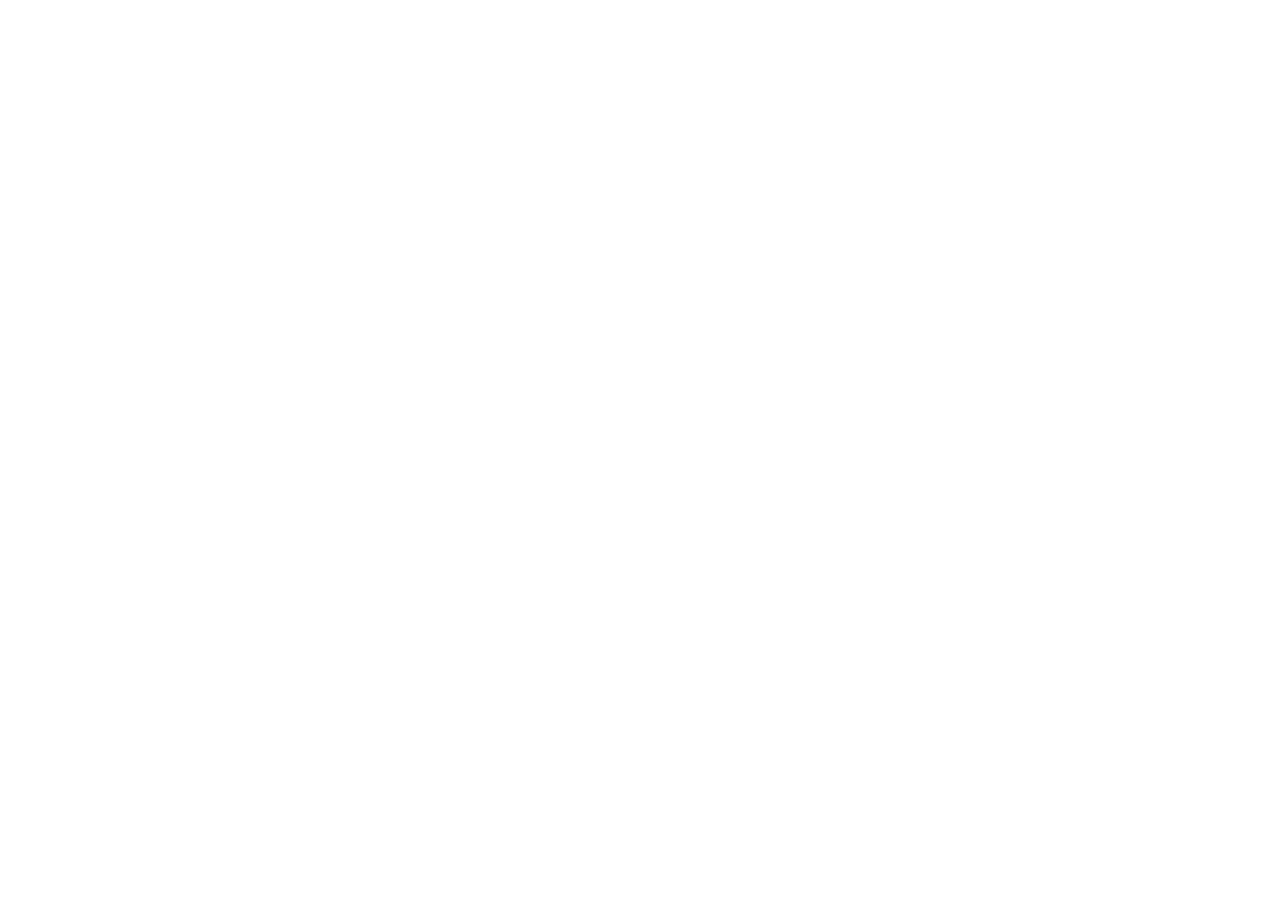
==== index.html @ 5f0d5fd7 "Added new files" ====
<!DOCTYPE html>
<html lang="en">
<html>

<head>
	<meta charset="UTF-8">
    <meta name="viewport" content="width=device-width, initial-scale=1.0">
    <link href="https://fonts.googleapis.com/icon?family=Material+Icons" rel="stylesheet">
    <link rel="stylesheet" href="style.css">
    <link rel="stylesheet" href="https://cdnjs.cloudflare.com/ajax/libs/font-awesome/4.7.0/css/font-awesome.min.css">
	
	<title>Superhero App</title>
</head>

<body>
	
	
	<script>
		
		
	</script>
</body>

</html>
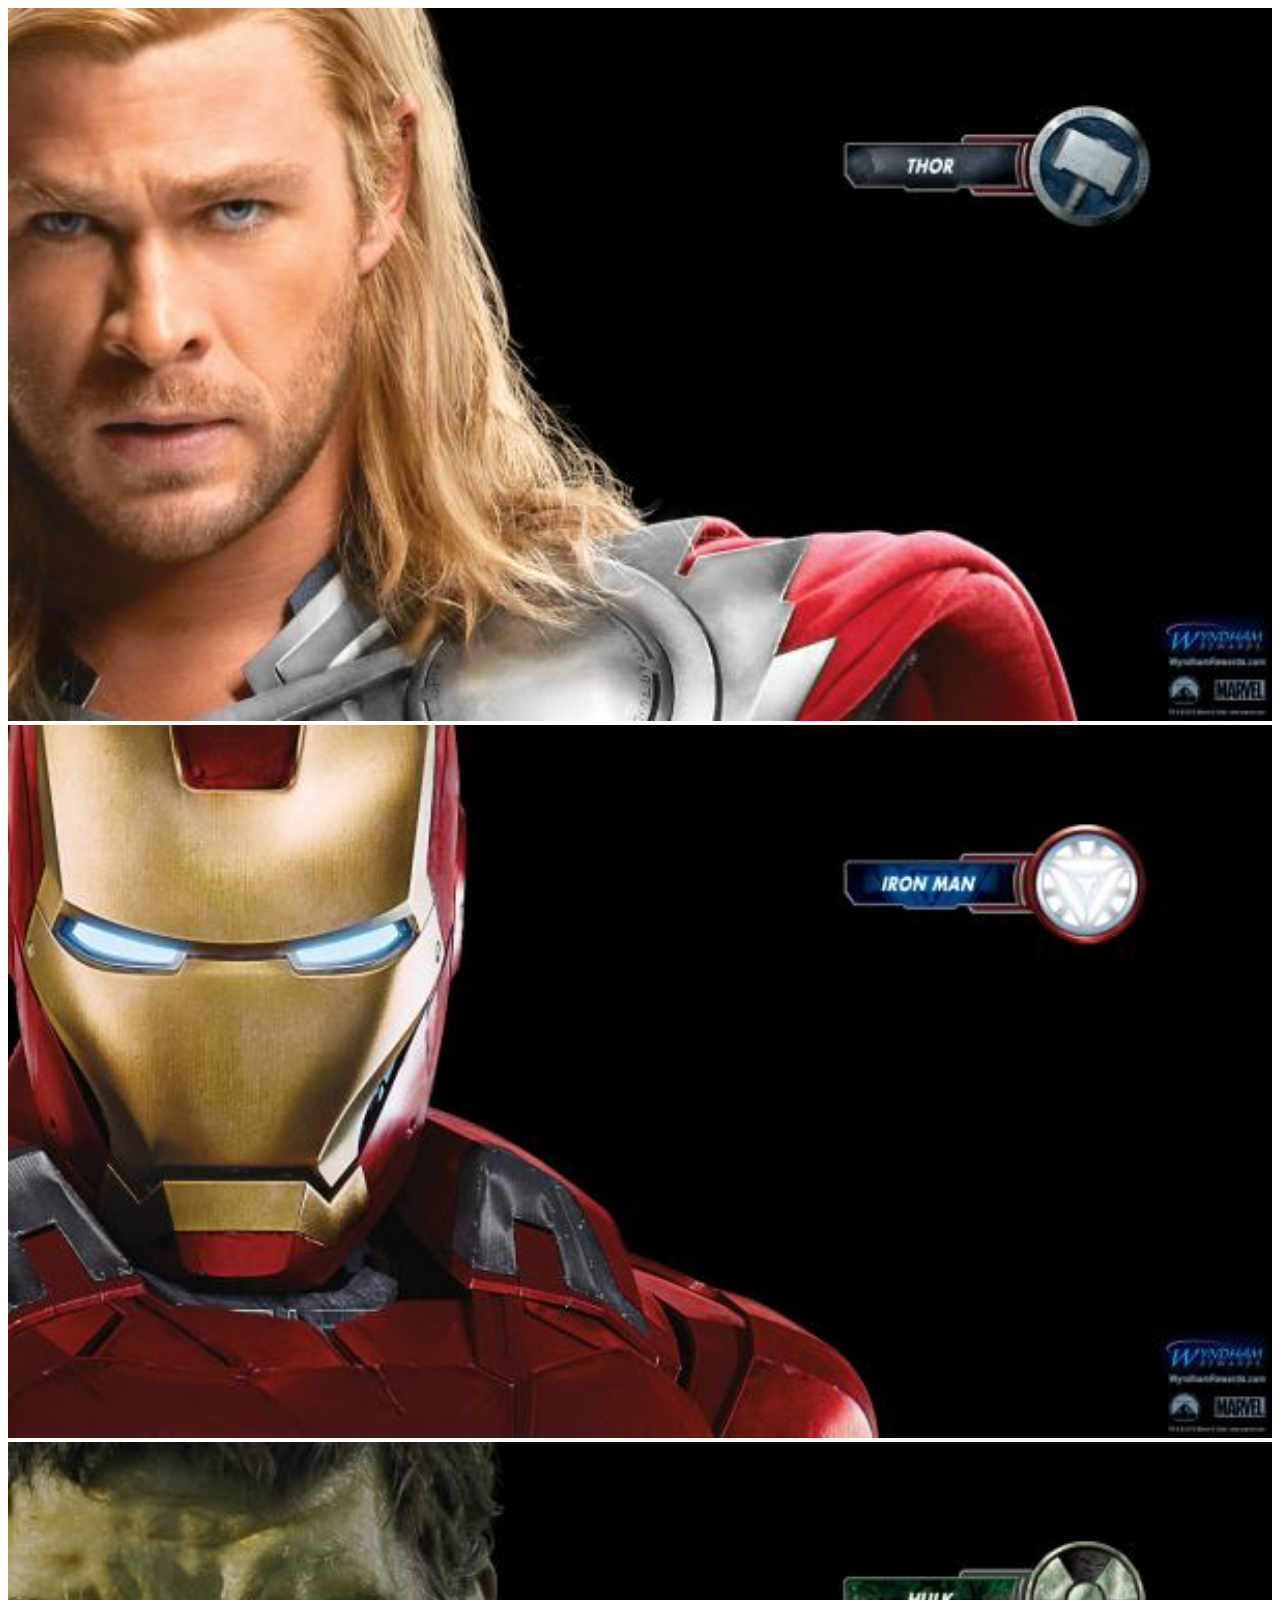
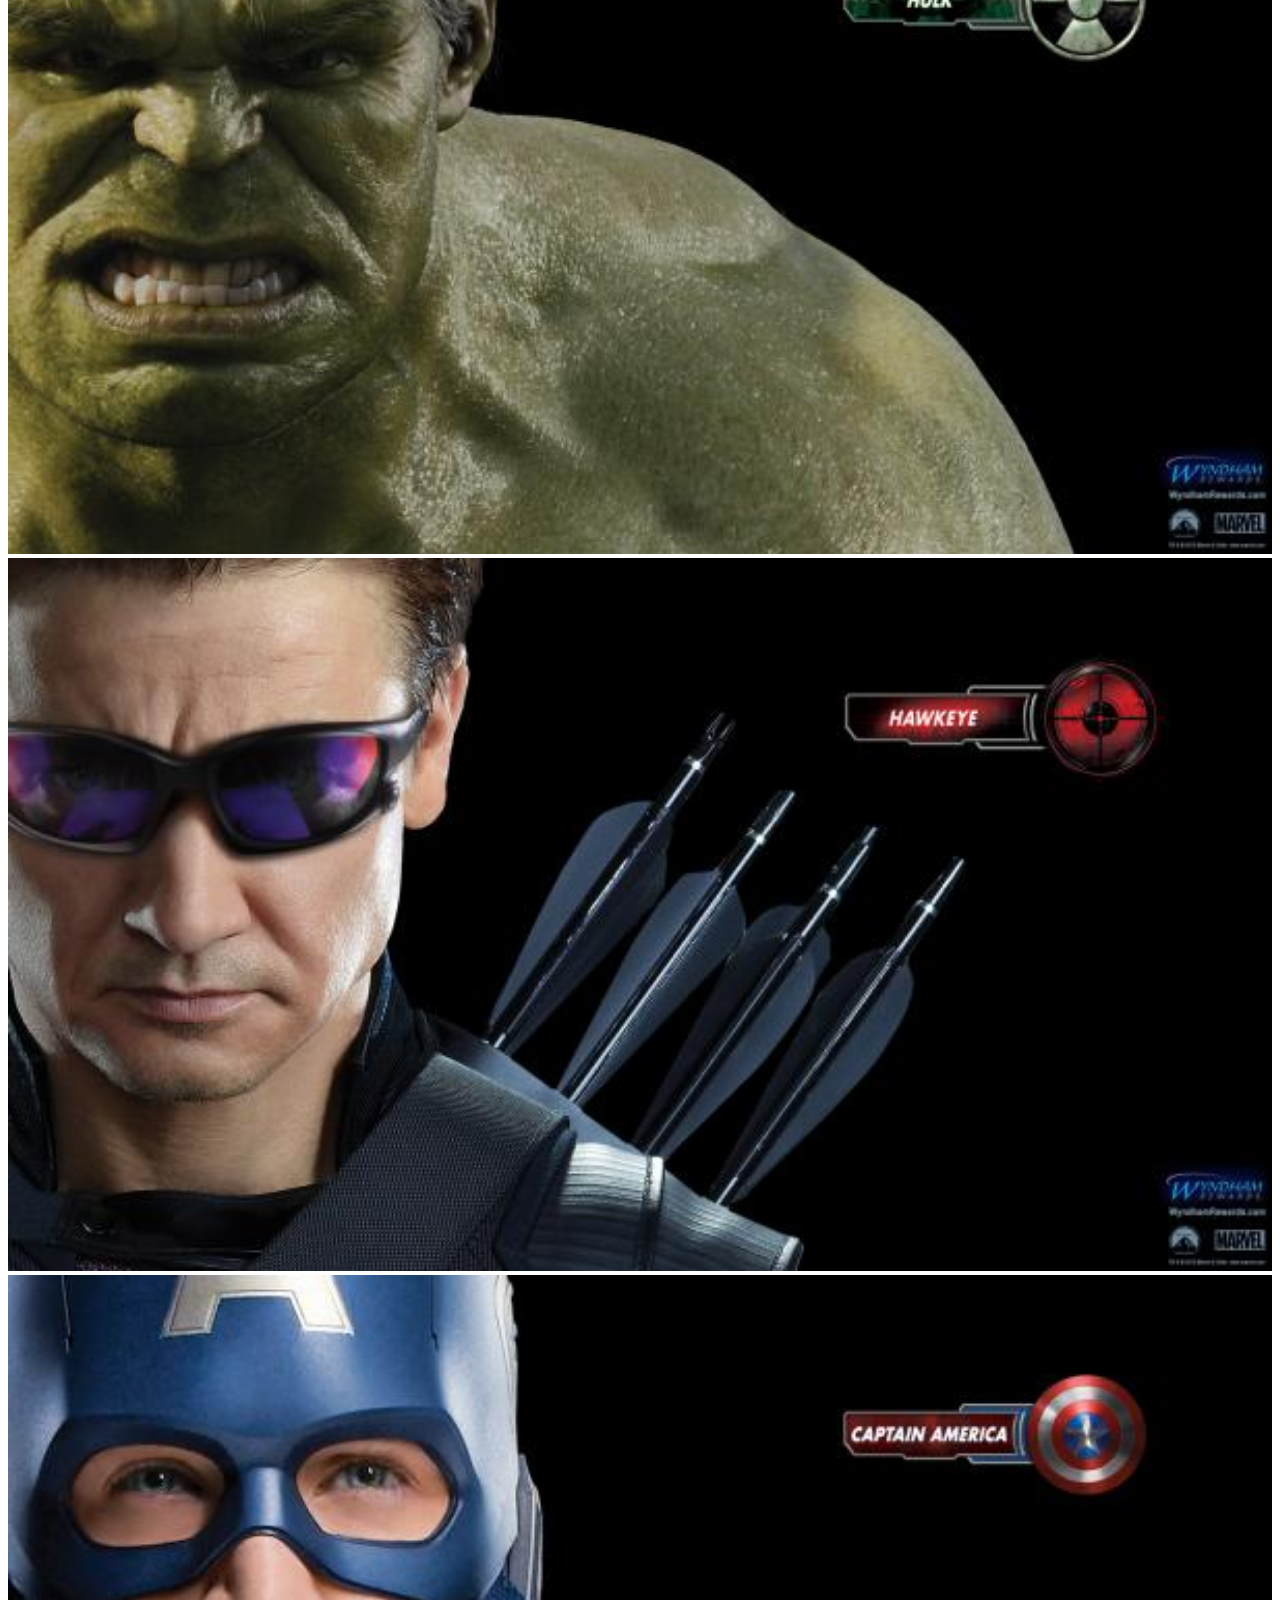
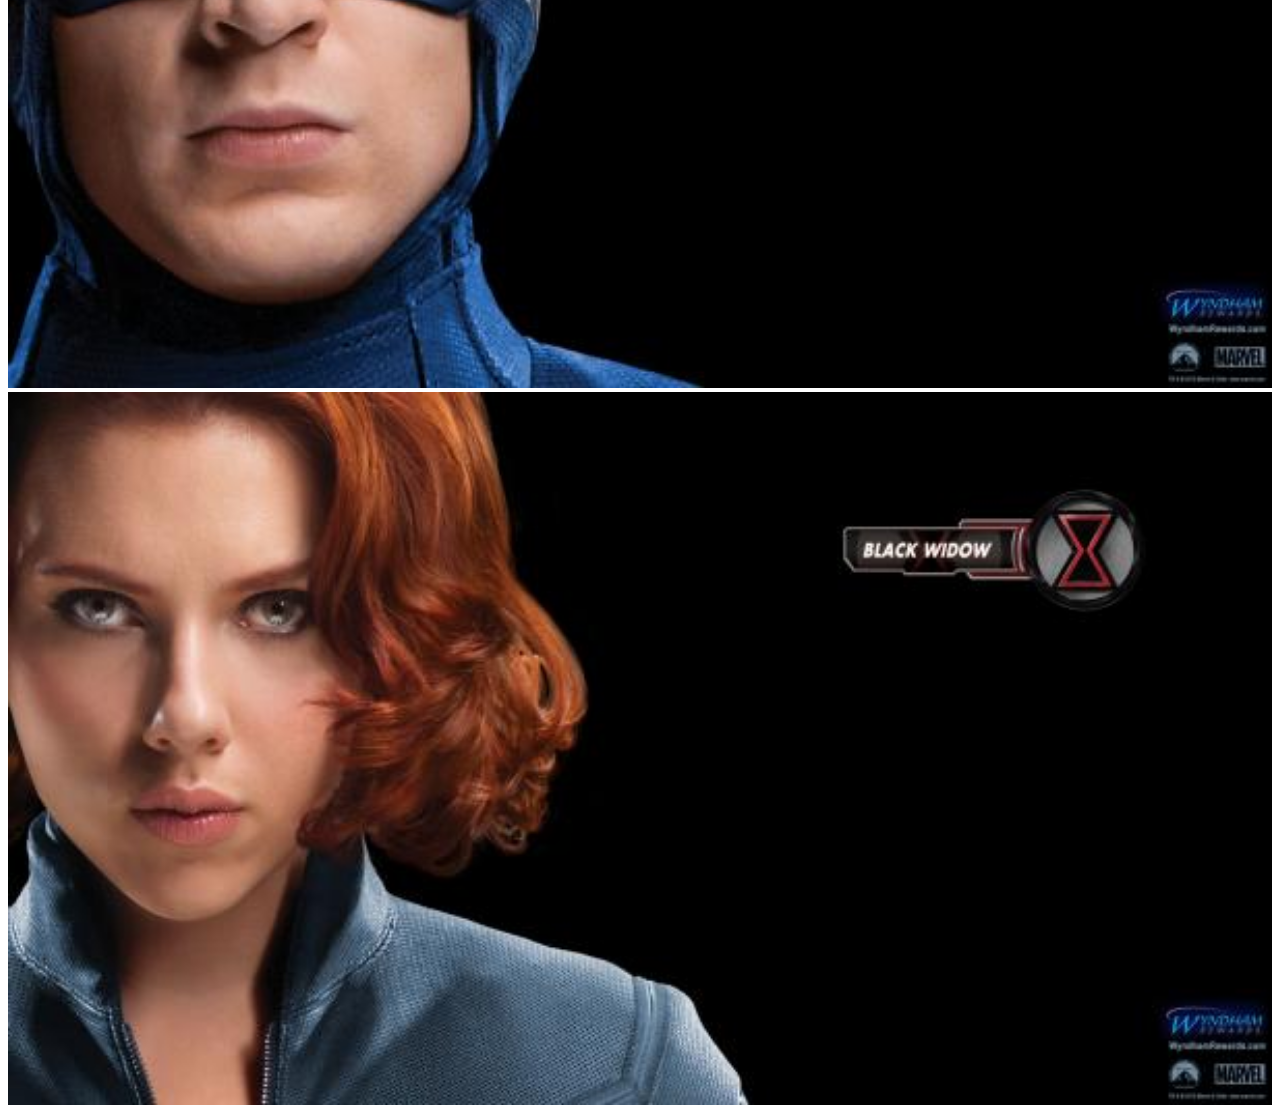
==== commit 7e7a36e3: "Added avenger bio pages" ====
--- a/index.html
+++ b/index.html
@@ -13,12 +13,14 @@
 </head>
 
 <body>
-	
-	
-	<script>
-		
-		
-	</script>
+	<div class="gallery">
+		<a href="avenger-1.html"><img src="images/avengers_01.jpg"/></a>
+		<a href="avenger-2.html"><img src="images/avengers_02.jpg"/></a>
+		<a href="avenger-3.html"><img src="images/avengers_03.jpg"/></a>
+		<a href="avenger-4.html"><img src="images/avengers_04.jpg"/></a>
+		<a href="avenger-5.html"><img src="images/avengers_05.jpg"/></a>
+		<a href="avenger-6.html"><img src="images/avengers_06.jpg"/></a>
+   </div>
 </body>
 
 </html>--- a/style.css
+++ b/style.css
@@ -0,0 +1,6 @@
+
+
+.gallery img{
+        width: 100%;
+ }
+ 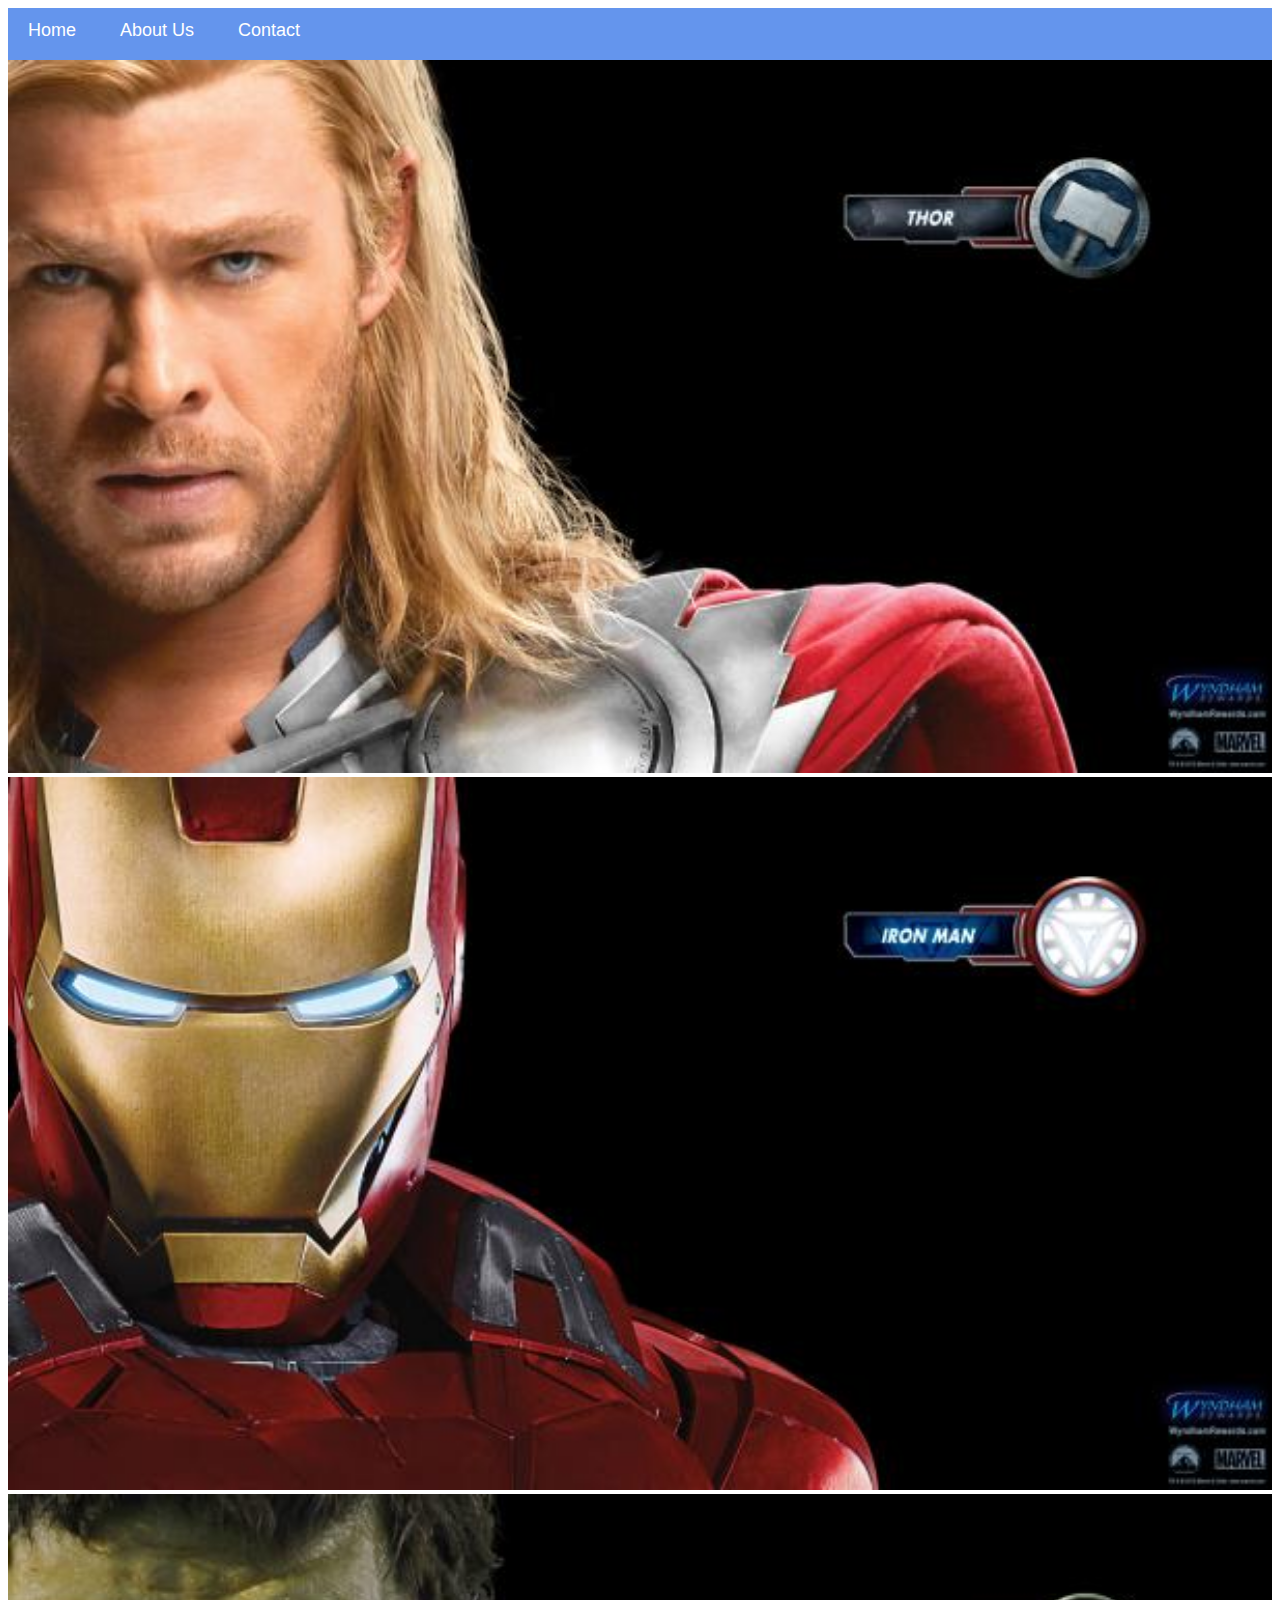
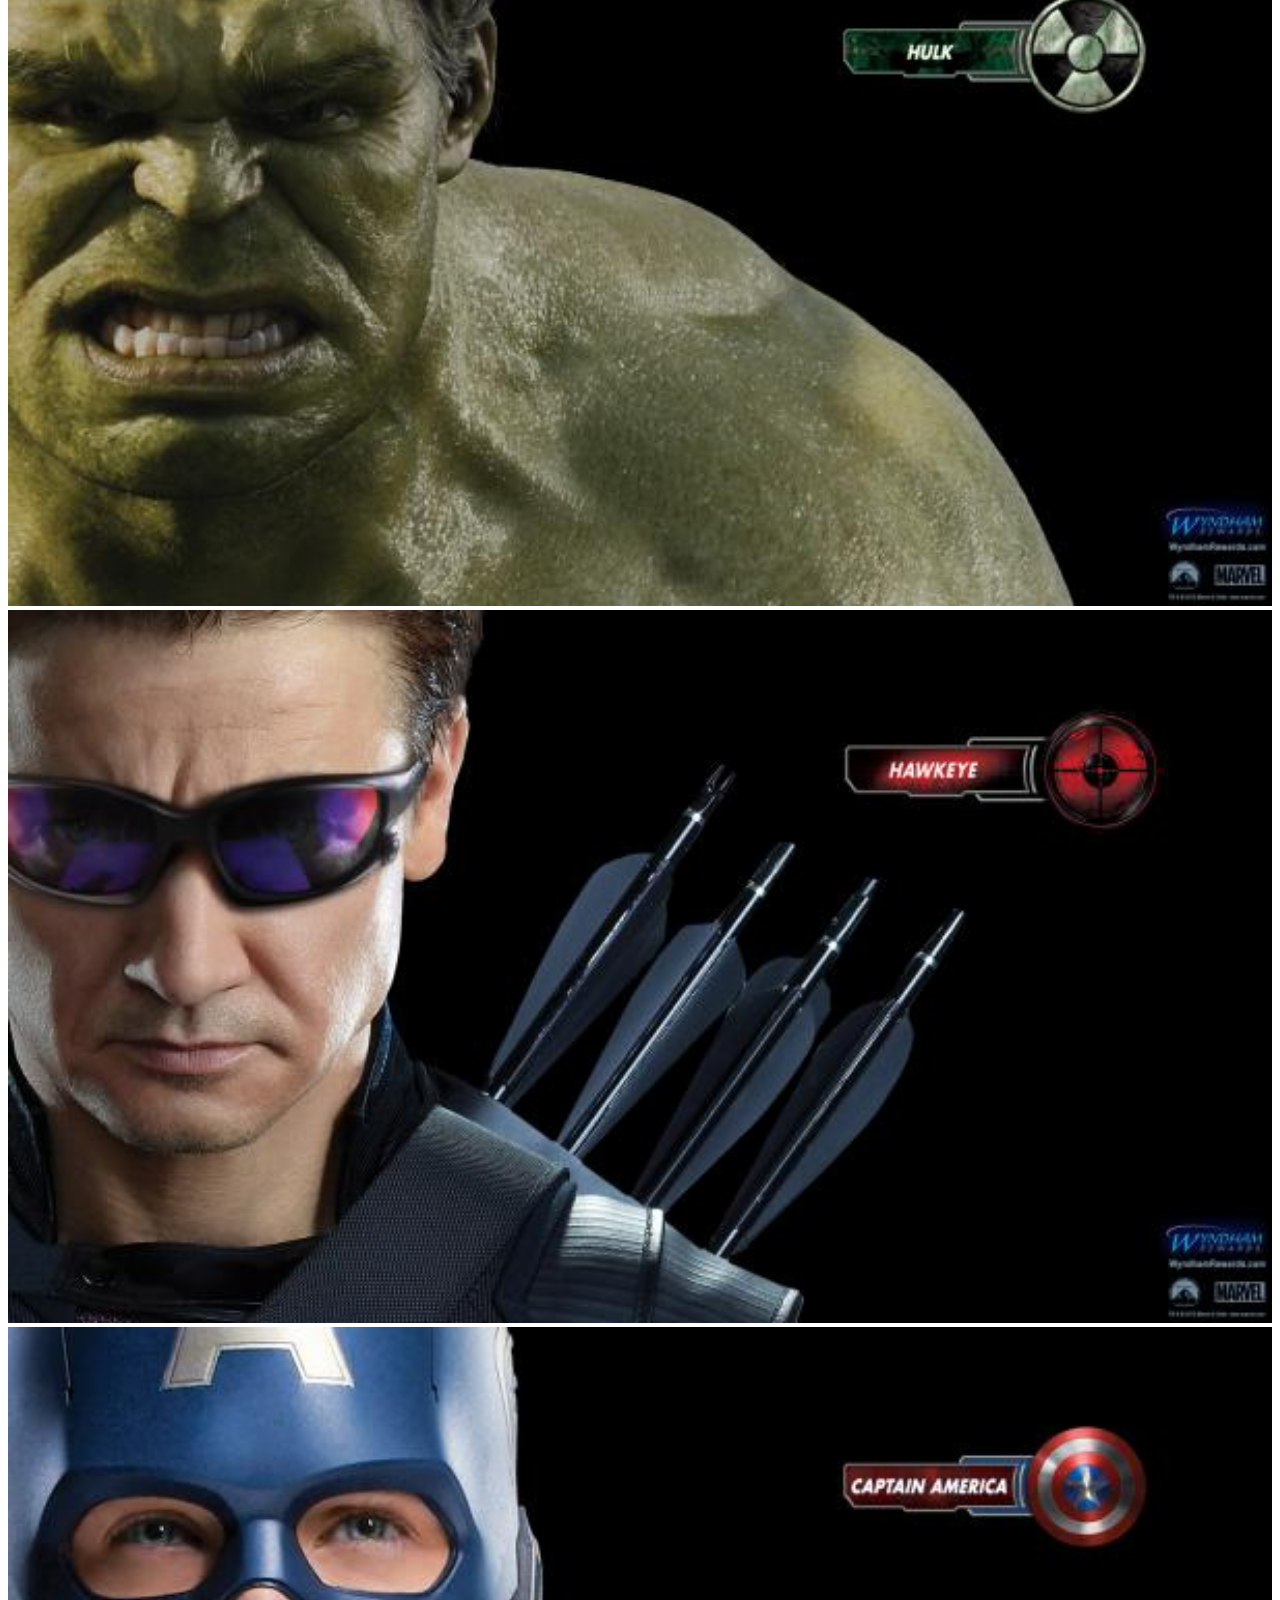
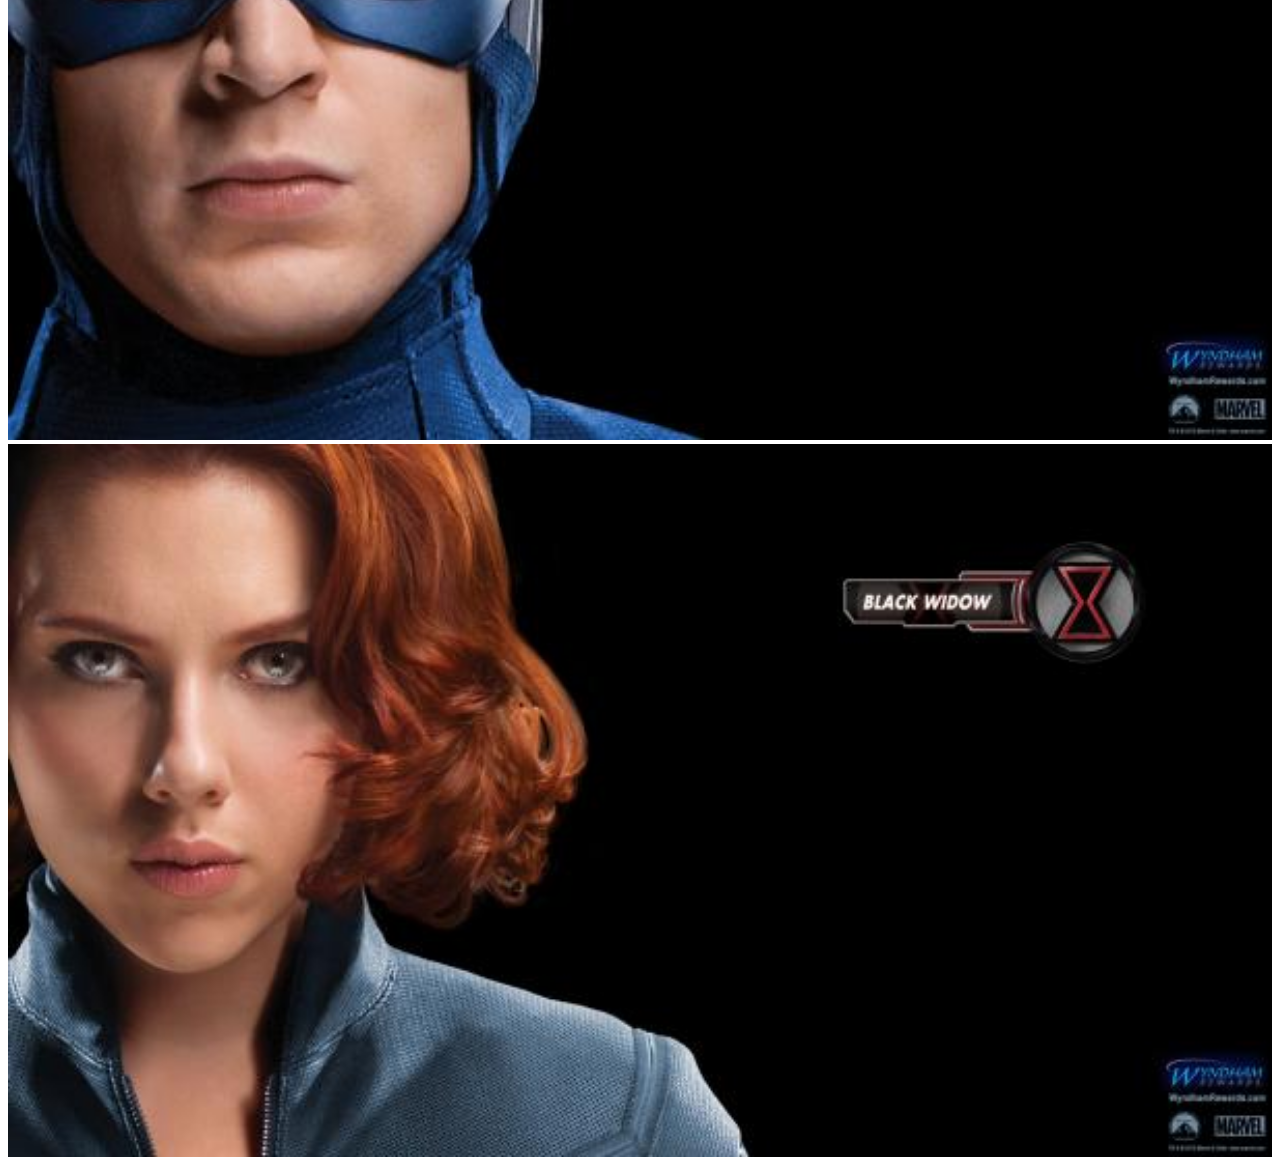
==== commit 12556730: "Added menu-bar" ====
--- a/index.html
+++ b/index.html
@@ -13,6 +13,11 @@
 </head>
 
 <body>
+	<div id="menu">
+		<a href="#">Home</a>
+		<a href="#">About Us</a>
+		<a href="#">Contact</a>
+	</div>
 	<div class="gallery">
 		<a href="avenger-1.html"><img src="images/avengers_01.jpg"/></a>
 		<a href="avenger-2.html"><img src="images/avengers_02.jpg"/></a>
--- a/style.css
+++ b/style.css
@@ -3,4 +3,44 @@
 .gallery img{
         width: 100%;
  }
- + 
+ h2{
+	 font-family: Impact, fantasy;
+	 text-align: center;
+	 font-size: 30px;
+	 color: cornflowerblue;
+	 font-style: italic;
+ }
+ 
+ h4{
+	 font-family: Impact, fantasy;
+	 font-size: 20px;
+	 font-style: italic;
+	 color: cornflowerblue;
+ }
+ 
+ p{
+	 font-family: Helvetica, sans-serif;
+ }
+ 
+ #menu{
+      width:100%;
+      height:40px;
+      background-color: cornflowerblue;
+      padding-top: 12px;
+}
+
+#menu a{
+      color:#ffffff;
+      font-family: Helvetica, sans-serif;
+      font-size: 18px;
+      text-decoration:none;
+      font-weight: 800px;
+      
+      padding-left: 20px;
+      padding-right: 20px;
+}
+
+#menu a:hover{
+       color: #5077bd;
+}